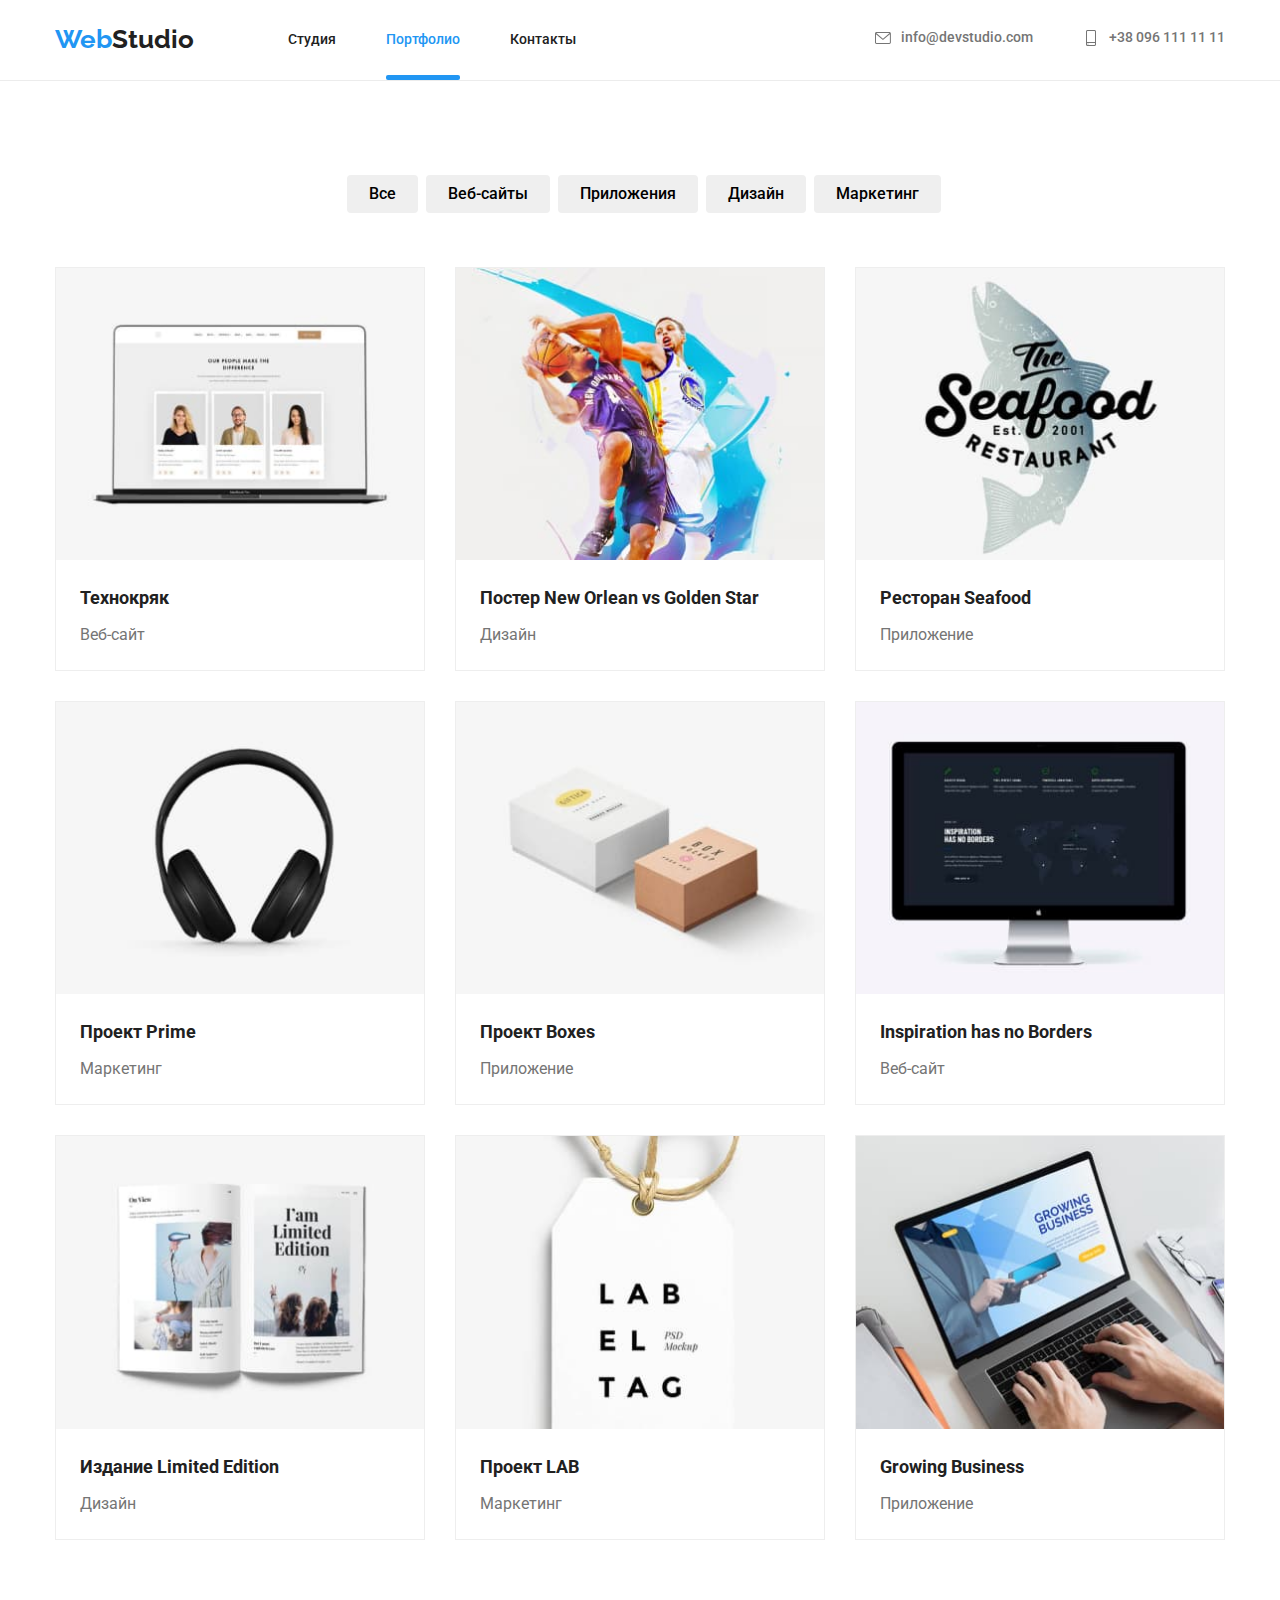
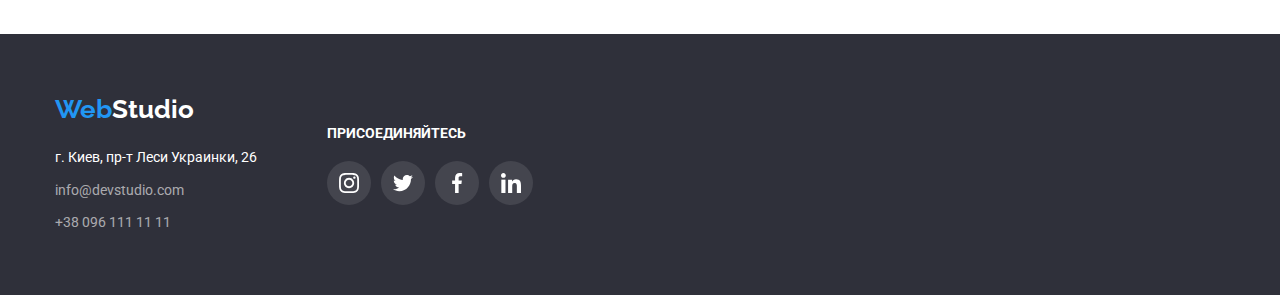
==== portfolio.html @ 9792c255 "created" ====
<!DOCTYPE html>
<html lang="en">
  <head>
    <meta charset="UTF-8" />
    <meta name="viewport" content="width=device-width, initial-scale=1.0" />
    <title>Document</title>
    <link rel="stylesheet" href="https://cdnjs.cloudflare.com/ajax/libs/modern-normalize/1.0.0/modern-normalize.css">
    <link
      href="https://fonts.googleapis.com/css2?family=Raleway:wght@700&family=Roboto:wght@400;500;700;900&display=swap"
      rel="stylesheet"
    />
    <link rel="stylesheet" href="css/styles.css" />
    <link rel="stylesheet" href="css/portfolio.css" />
    <link rel="stylesheet" href="css/main-page.css" />
  </head>

  <body>
    <!--шапка сайту-->
    <header class="header">
      <div class="main-nav">
        <nav class="nav">
          <a lang="en" href="./index.html" class="logo-header">
            <span class="logo-web">Web</span>
            <span class="logo-studio">Studio</span>
          </a>
          <ul class="menu list">
            <li class="item"><a href="./index.html" class="link">Студия</a></li>
            <li class="item"><a href="./portfolio.html" class="link curent">Портфолио</a></li>
            <li class="item"><a href="" class="link">Контакты</a></li>
          </ul>
        </nav>

        <ul class="address list">
          <li class="item">
          <address>
            <a href="mailto:info@devstudio.com" class="address-item">
              <svg class="address-icon">
                <use href="./images/sprite.svg#icon-envelope"></use>
              </svg>
              info@devstudio.com
            </a>
          </address>
          </li>
          <li class="item">
          <address>
            <a href="tel:+380961111111" class="address-item">
              <svg class="address-icon">
                <use href="./images/sprite.svg#icon-smartphone"></use>
              </svg>
              +38 096 111 11 11
            </a>
          </address>
          </li>
        </ul>
      </div>  
    </header>
    <main>
      <h1 class="visually-hidden">наше портфолио</h1>
      <section  class="main">
        <div class="container">
          <!--фільтр проектів-->
          <ul class="filters list">
            <li class="item">
            <button type="button" class="filter-btn">Все</button>
            </li>
  
            <li class="item">
            <button type="button" class="filter-btn">Веб-сайты</button>
            </li>
  
            <li class="item">
            <button type="button" class="filter-btn">Приложения</button>
            </li>
  
            <li class="item">
            <button type="button" class="filter-btn">Дизайн</button>
            </li>
  
            <li class="item">
            <button type="button" class="filter-btn">Маркетинг</button>
            </li>
          </ul>
          <!--Перелік проектів-->
          <h2 class="visually-hidden">список проектов</h2>
          <ul class="projects list">
            <li class="item">
              <a href="" class="project-link">
                <div class="animation-container">
                  <img
                    src="./images/project-technokryak.jpg"
                    alt="фото проекта "
                    width="370"
                    height="294"
                  />
                  <div class="description-container">
                    <p class="project-description">
                      Технокряк это современная
                      площадка распространения
                      коронавируса. Компании
                      используют эту платформу
                      для цифрового шпионажа и атак на
                      защищённые сервера конкурентов.
                    </p>
                  </div>
                </div>
                <div class="description">
                  <h3 class="item-title">Технокряк</h3>
                  <p class="item-text">Веб-сайт</p>
                </div>
              </a>
            </li>
            <li class="item">
              <a href="" class="project-link">
                <div class="animation-container">
                  <img
                   src="./images/project-poster.jpg"
                   alt="фото постера"
                   width="370"
                   height="294"
                  />
                  <div class="description-container">
                    <p class="project-description">
                     Технокряк это современная
                     площадка распространения
                     коронавируса. Компании
                     используют эту платформу
                     для цифрового шпионажа и атак на
                     защищённые сервера конкурентов.
                    </p>
                  </div>
                </div>
                <div class="description">
                  <h3 class="item-title">Постер New Orlean vs Golden Star</h3>
                  <p class="item-text">Дизайн</p>
                </div>
              </a>
            </li>
            <li class="item">
              <a href="" class="project-link">
                <div class="animation-container">
                  <img
                    src="./images/project-restaurant.jpg"
                    alt="фото заставки приложения"
                    width="370"
                    height="294"
                  />
                  <div class="description-container">
                    <p class="project-description">
                      Технокряк это современная
                      площадка распространения
                      коронавируса. Компании
                      используют эту платформу
                      для цифрового шпионажа и атак на
                      защищённые сервера конкурентов.
                    </p>
                  </div>
                </div>
                <div class="description">
                  <h3 class="item-title">Ресторан Seafood</h3>
                  <p class="item-text">Приложение</p>
                </div>
              </a>
            </li>
            <li class="item">
              <a href="" class="project-link">
                <div class="animation-container">
                  <img
                    src="./images/project-prime.jpg"
                    alt="фото проекта"
                    width="370"
                    height="294"
                  />
                  <div class="description-container">
                    <p class="project-description">
                      Технокряк это современная
                      площадка распространения
                      коронавируса. Компании
                      используют эту платформу
                      для цифрового шпионажа и атак на
                      защищённые сервера конкурентов.
                    </p>
                  </div>
                </div>
                <div class="description">
                  <h3 class="item-title">Проект Prime</h3>
                  <p class="item-text">Маркетинг</p>
                </div>
              </a>
            </li>
            <li class="item">
              <a href="" class="project-link">
                <div class="animation-container">
                  <img
                    src="./images/project-boxes.jpg"
                    alt="фото проекта"
                    width="370"
                    height="294"
                  />
                  <div class="description-container">
                    <p class="project-description">
                     Технокряк это современная
                     площадка распространения
                     коронавируса. Компании
                     используют эту платформу
                     для цифрового шпионажа и атак на
                     защищённые сервера конкурентов.
                    </p>
                </div>
                </div>
                <div class="description">
                  <h3 class="item-title">Проект Boxes</h3>
                  <p class="item-text">Приложение</p>
                </div>
              </a>
            </li>
            <li class="item">
              <a href="" class="project-link">
                <div class="animation-container">
                  <img
                    src="./images/project-inspiration.jpg"
                    alt="фото проекта"
                    width="370"
                    height="294"
                  />
                  <div class="description-container">
                    <p class="project-description">
                      Технокряк это современная
                      площадка распространения
                      коронавируса. Компании
                         используют эту платформу
                      для цифрового шпионажа и атак на
                      защищённые сервера конкурентов.
                    </p>
                  </div>
                </div>
                <div class="description">
                  <h3 class="item-title">Inspiration has no Borders</h3>
                  <p class="item-text">Веб-сайт</p>
                </div>
              </a>
            </li>
            <li class="item">
              <a href="" class="project-link">
                <div class="animation-container">
                  <img
                   src="./images/project-limited-edition.jpg"
                   alt="фото проекта"
                   width="370"
                   height="294"
                  />
                  <div class="description-container">
                    <p class="project-description">
                      Технокряк это современная
                      площадка распространения
                      коронавируса. Компании
                      используют эту платформу
                      для цифрового шпионажа и атак на
                      защищённые сервера конкурентов.
                    </p>
                  </div>
                </div>
                <div class="description">
                  <h3 class="item-title">Издание Limited Edition</h3>
                  <p class="item-text">Дизайн</p>
                </div>
              </a>
            </li>
            <li class="item">
              <a href="" class="project-link">
                <div class="animation-container">
                  <img
                    src="./images/project-lab.jpg"
                    alt="фото проекта"
                    width="370"
                    height="294"
                  />
                  <div class="description-container">
                    <p class="project-description">
                      Технокряк это современная
                      площадка распространения
                      коронавируса. Компании
                      используют эту платформу
                      для цифрового шпионажа и атак на
                      защищённые сервера конкурентов.
                    </p>
                  </div>
                </div>
                <div class="description">
                  <h3 class="item-title">Проект LAB</h3>
                  <p class="item-text">Маркетинг</p>
                </div>

              </a>
            </li>
            <li class="item">
              <a href="" class="project-link">
                <div class="animation-container">
                  <img
                    src="./images/project-growing-business.jpg"
                    alt="фото проекта"
                    width="370"
                    height="294"
                  />
                  <div class="description-container">
                    <p class="project-description">
                      Технокряк это современная
                      площадка распространения
                      коронавируса. Компании
                      используют эту платформу
                      для цифрового шпионажа и атак на
                      защищённые сервера конкурентов.
                    </p>
                  </div>
                </div>
                <div class="description">
                  <h3 class="item-title">Growing Business</h3>
                  <p class="item-text">Приложение</p>
                </div>
              </a>
            </li>
          </ul>
        </div>
      </section>
    </main>
    <!--футер-->
    <footer>
      <div class="footer">
        <div class="flex-box">
          <a lang="en" href="./index.html" class="logo-footer">
            <span class="logo-web">Web</span>
            <span class="studio-footer">Studio</span>
          </a>
    
          <ul class="list">
            <li>
              <address class="location">г. Киев, пр-т Леси Украинки, 26</address>
            </li>
            <li>
              <address class="footer-mail">
                <a href="mailto:info@devstudio.com" class="footer-address">info@devstudio.com</a>
              </address>
            </li>
            <li>
              <address class="footer-tell">
                <a href="tel:+380961111111" class="footer-address">+38 096 111 11 11</a>
              </address>
            </li>
          </ul>
        </div>
        <div class="link-container">
          <h2>ПРИСОЕДИНЯЙТЕСЬ</h2>
          <ul class="footer-socials list">
            <li class="social-frame-footer">
              <a href="" class="social-frame-link">
                <svg class="social-icon">
                  <use href="./images/sprite.svg#icon-instagram"></use>
                </svg>
              </a>
            </li>
            <li class="social-frame-footer">
              <a href="" class="social-frame-link">
                <svg class="social-icon">
                  <use href="./images/sprite.svg#icon-twitter"></use>
                </svg>
              </a>
            </li>
            <li class="social-frame-footer">
              <a href="" class="social-frame-link">
                <svg class="social-icon">
                  <use href="./images/sprite.svg#icon-facebook"></use>
                </svg>
              </a>
            </li>
            <li class="social-frame-footer">
              <a href="" class="social-frame-link">
                <svg class="social-icon">
                  <use href="./images/sprite.svg#icon-linkedin"></use>
                </svg>
              </a>
            </li>
          </ul>
        </div>
      </div>
    </footer>
  </body>
</html>
---- css/styles.css ----
html {
    box-sizing: border-box;
}
  
*,
*::before,
*::after {
    box-sizing: inherit;
}
  
.visually-hidden {
    position: absolute;
    width: 1px;
    height: 1px;
    margin: -1px;
    border: 0;
    padding: 0;
    white-space: nowrap;
    clip-path: inset(100%);
    clip: rect(0 0 0 0);
    overflow: hidden;
}

h1, h2, h3, h4, h5, h6, p {
    margin: 0;
}

img {
    display: block;
    max-width: 100%;
    height: auto;
}

:root {
    --primary-text-color:#757575;
    --title-text-color:#212121;
    --accent-color:#2196F3;    ;
    --primary-white-color:#ffffff;
    --background-section-color:#2F303A;
    --icon-color: #AFB1B8;
}


body {
    background-color: var(--primary-white-color);
    color: var(--primary-text-color);
    font-family: roboto, sans-serif;
}

.container {
    margin-left: auto;
    margin-right: auto;
    width: 1200px;
    padding: 0 15px;
}

.visually-hidden {
    position: absolute;
    width: 1px;
    height: 1px;
    margin: -1px;
    padding: 0;
    overflow: hidden;
    border: 0;
    clip: rect(0 0 0 0)
}

/* ===================== HEADER ===================== */

.header {
    font-weight: 500;
    font-size: 14px;
    line-height: 1.14;
    border-bottom: 1px solid #ECECEC;
    
}

.logo-header {
    font-weight: 700;
    font-size: 26px;
    line-height: 1.2;
    word-spacing: -1ch;
    font-family: raleway, sans-serif;
    text-decoration: none;
    margin-right: 94px;
}

.logo-web {
    color: var(--accent-color);
}

.logo-studio {
    color: var(--title-text-color);
}

.menu {
    color: var(--title-text-color);
    padding-top: 32px;
    padding-bottom: 32px;
    text-decoration: none;
    align-items: center;
    display: flex;
    margin-right: -50px;
}

.menu .item {
    margin-right: 50px;
}

.link {
    display: block;
    padding-top: 32px;
    padding-bottom: 32px;
    color: var(--title-text-color);
    text-decoration: none;
}

.menu .link {
    font-weight: 500;
    font-size: 14px;
    line-height: 1.14;
    position: relative;
    transition-property: var(--accent-color);
    transition-duration: 250ms;
    transition-timing-function: cubic-bezier(0.4, 0, 0.2, 1);
}

.menu .link::after {
    content: "";
    position: absolute;
    left: 0;
    bottom: 0;
    display: block;
    width: 100%;
    height: 5px;
    border-radius: 2px;
    background-color: var(--accent-color);
    opacity: 0;
    transition-property: var(--accent-color);
    transition-duration: 250ms;
    transition-timing-function: cubic-bezier(0.4, 0, 0.2, 1);
}

.menu .link:hover::after,
.menu .link:focus::after {
    opacity: 1;
  }

.nav {
    display: flex;
    align-items: center;
}

.main-nav {
    width: 1200px;
    padding-left: 15px;
    padding-right: 15px;
    margin-left: auto;
    margin-right: auto;
    display: flex;
    align-items: center;
    justify-content: space-between;
}

.address-icon {
  width: 16px;
  height: 16px;
  margin-right: 10px;  
  fill: #757575;
}

.address {
    display: flex;
    margin-left: -50px;
}

.address-item {
    color: var(--primary-text-color);
    font-weight: 500;
    font-size: 14px;
    line-height: 1.14;
    text-decoration: none;
    font-style: normal;
    margin-left: 50px;
    display: inline-flex;
    transition-property: var(--accent-color);
    transition-duration: 250ms;
    transition-timing-function: cubic-bezier(0.4, 0, 0.2, 1);
}

.address-item:hover svg,
.address-item:focus svg {
    fill: var(--accent-color);
}

h2, h3 {
    color: var(--title-text-color);
}



a:hover,
a:focus {
    color: var(--accent-color);
}

button:hover,
button:focus {
    color: var(--primary-white-color);
    background-color: var(--accent-color);
}

footer {
    background: var(--background-section-color);
}

.footer {
    font-weight: 400;
    font-size: 14px;
    line-height: 1.7;
    padding: 60px 15px;
    width: 1200px;
    margin-left: auto;
    margin-right: auto;
    align-items: center;
    display: flex;
}

.footer-address {
    font-style: normal;
    color: rgba(255, 255, 255, 0.6);
    text-decoration: none;
    transition-property: var(--accent-color);
    transition-duration: 250ms;
    transition-timing-function: cubic-bezier(0.4, 0, 0.2, 1);
}

.location {
    color: var(--primary-white-color);
    font-style: normal;
    margin-top: 20px;
    margin-bottom: 9px;
}

.footer-mail {
    margin-bottom: 9px;
}

.logo-footer {
    font-family: raleway, sans-serif;
    font-weight: 700;
    font-size: 26px;
    line-height: 1.2;
    text-decoration: none;
    word-spacing: -1ch;
}

.studio-footer {
    color: var(--primary-white-color);
    word-spacing: -1ch;
}

.link-container {
    margin-left: 70px;
}

.link-container h2 {
    margin-bottom: 20px;
    font-weight: 700;
    font-size: 14px;
    line-height: 1.15;
    color: var(--primary-white-color);
}


.footer-socials {
    display: flex;
    
}

.social-frame-link {
    display: block;
    width: 44px;
    height: 44px;
    border-radius: 50%;
    padding: 12px 12px;
    margin-right: 10px; 
    background: rgba(255, 255, 255, 0.1);
    transition-property: var(--accent-color);
    transition-duration: 250ms;
    transition-timing-function: cubic-bezier(0.4, 0, 0.2, 1);
}

.social-frame-link:hover,
.social-frame-link:focus {
    background-color: var(--accent-color);
}

.social-frame-link .social-icon {
    fill: var(--primary-white-color);
} 

.curent {
    color: var(--accent-color);
}

.menu .curent::after {
    content: "";
    position: absolute;
    left: 0;
    bottom: 0;
    display: block;
    width: 100%;
    height: 5px;
    border-radius: 2px;
    background-color: var(--accent-color);
    opacity: 1;
}

.list {
    padding: 0;
    margin: 0;
    list-style: none;
}

.modal-button {
    position: absolute;
    content: '';
    top: 8px;
    right: 8px;
    width: 30px;
    height: 30px;
  
    cursor: pointer;
    background-color: var(--primarycolor);
    border: 1px solid rgba(0, 0, 0, 0.1);
    box-sizing: border-box;
    border-radius: 50%;
  }
  .modal-svg {
    width: 11px;
    height: 11px;
    fill: #000000;
    background-size: contain;
  }
  .backdrop {
    position: fixed;
    top: 0;
    left: 0;
    width: 100%;
    height: 100%;
    background-color: rgba(0, 0, 0, 0.2);
    transition: 250ms cubic-bezier(0.4, 0, 0.2, 1);
  }
  .modal {
    position: absolute;
    top: 50%;
    left: 50%;
    width: 528px;
    height: 581px;
    background: var(--primary-white-color);
    box-shadow: 0px 1px 3px rgba(0, 0, 0, 0.12), 0px 1px 1px rgba(0, 0, 0, 0.14),
      0px 2px 1px rgba(0, 0, 0, 0.2);
    border-radius: 4px;
  
    transform: translate(-50%, -50%);
  }
  .backdrop.is-hidden {
    opacity: 0;
    visibility: hidden;
    pointer-events: none;
  }
---- css/portfolio.css ----
:root {
    --primary-text-color:#757575;
    --title-text-color:#212121;
    --accent-color:#2196F3;    ;
    --primary-white-color:#ffffff;
    --background-section-color:#2F303A;
    --icon-color: #AFB1B8;
}
body {
    background-color: var(--primary-white-color);
    color: var(--primary-text-color);
    font-family: roboto, sans-serif;
    margin: 0;
}

.main {
    padding: 94px 0;
}

.main h1 {
    color: var(--primary-white-color);
    margin-top: 0;
    margin-bottom: 0;
}

.main h2 {
    color: var(--primary-white-color);
    margin-top: 0;
    margin-bottom: 0;
}

.filters {
    margin-bottom: 54px;
    font-family: inherit;
    display: flex;
    justify-content: center;
}

.filters .item {
    border-radius: 2px;
    margin-left: 8px;
}

.filter-btn {
    font-family: roboto, sans-serif;
    padding: 6px 22px;
    font-weight: 500;
    font-size: 16px;
    line-height: 1.6;
    border: 0;
    border-radius: 4px;
    transition-property: var(--accent-color);
    transition-duration: 250ms;
    transition-timing-function: cubic-bezier(0.4, 0, 0.2, 1);
}

.filter-btn:hover {
    box-shadow: 0px 3px 1px rgba(0, 0, 0, 0.1),
        0px 1px 2px rgba(0, 0, 0, 0.08), 
        0px 2px 2px rgba(0, 0, 0, 0.12);
}

.description {
    padding-top: 20px;
    padding-left: 24px;
    padding-bottom: 20px;
}

.item-title {
    font-weight: 700;
    font-size: 18px;
    line-height: 2;
    margin-bottom: 4px;
}

.item-text {
    color: var(--primary-text-color);
    font-weight: 400;
    font-size: 16px;
    line-height: 1.88;    
}

.item a {
    text-decoration: none;
}

.projects {
    display: flex;
    flex-wrap: wrap;
    margin-left: -30px;
    margin-bottom: -30px;

}

.projects .item {
    width: calc((100% - 90px) / 3);
    margin-left: 30px;
    margin-bottom: 30px;
}

.project-link {
    display: block;
    width: 100%;
    height: 100%;
    border: 1px solid #EEEEEE;
}

.project-link:hover,
.project-link:focus {
    box-shadow: 0px 1px 1px rgba(0, 0, 0, 0.12), 0px 4px 4px rgba(0, 0, 0, 0.06), 1px 4px 6px rgba(0, 0, 0, 0.16);
    outline: none;
}

.animation-container {
    position: relative;
    overflow: hidden; 
}

.description-container {
    position: absolute;
    display: flex;
    align-items: center;
    bottom: 0;
    width: 100%;
    height: 100%;
    padding: 63px 24px;
    background-color: rgba(33,150,243,0.9);
    transform: translateY(+100%);
    opacity: 0;
    transition-property:  rgba(33,150,243,0.9);
    transition-duration: 250ms;
    transition-timing-function: cubic-bezier(0.4, 0, 0.2, 1); 
}

.project-link:hover .description-container,
.project-link:focus .description-container {
    transform: translateY(0);
    opacity: 1;
}

.project-description {
    font-weight: 500;
    font-size: 18px;
    line-height: 1.56;
    color: var(--primary-white-color);
}
---- css/main-page.css ----
:root {
    --primary-text-color:#757575;
    --title-text-color:#212121;
    --accent-color:#2196F3;    ;
    --primary-white-color:#ffffff;
    --background-section-color:#2F303A;
    --icon-color: #AFB1B8;
  }

  body {
    background-color: var(--primary-white-color);
    color: var(--primary-text-color);
    font-family: roboto, sans-serif;
}

/* ===================== HERO ===================== */

h1 {
    font-weight: 900;
    font-size: 44px;
    line-height: 1.36;
    margin-top: 0;
    margin-bottom: 40px;
}


.hero-button {
    color: var(--primary-white-color);
    background: var(--accent-color);
    font-family: inherit;
    font-weight: 700;
    font-size: 16px;
    line-height: 1.88;
    width: 200px;
    height: 50px;
    border-radius: 4px;   
    border: 0;
    transition-property: var(--accent-color);
    transition-duration: 250ms;
    transition-timing-function: cubic-bezier(0.4, 0, 0.2, 1); 
}

.hero-button:hover,
.hero-button:focus {
    color: var(--accent-color);
    background-color: var(--primary-white-color);
    box-shadow: 0px 4px 4px rgba(0, 0, 0, 0.15);
}   

.hero {
    color: var(--primary-white-color);
    background-color: #c4c4c4;
    text-align: center;
    max-width: 1600px;
    background-image: linear-gradient(
        rgba(47, 48, 58, 0.4),
        rgba(47, 48, 58, 0.4)),
         url(../images/background-img.jpg);
    margin: 0 auto;
    padding: 200px 0;
}

.precedence-list {
    display: flex;
    justify-content: center;
    margin-left: -30px;
}

.precedence-list .item {
    flex-basis: calc((100% - 90px) / 4);
    margin-left: 30px;
}

.precedence {
    padding-top: 94px;
}

.precedence h3 {
    font-weight: 700;
    font-size: 14px;
    line-height: 1.14;
    margin-top: 0;
    margin-bottom: 10px;
}

.precedence p {
    font-weight: 400;
    font-size: 14px;
    line-height: 1.7;
    margin-top: 0;
    margin-bottom: 0;
}

.precedence-icon {
    width: 70px;
    height: 70px;
}

.background-icon {
    width: 270px;
    height: 120px;
    background-color: #F5F4FA;
    display: inline-flex;
    align-items: center;
    justify-content: center;
    margin-bottom: 30px;
}

.works {
    padding: 94px 0;
}

.work-examples {
    display: flex;
    justify-content: space-between;
    margin-left: -30px;
}

.work-examples .item {
    width: 370px;
    margin-left: 30px;
    position: relative;
    
}

.work-examples-description {
    position: absolute;
    bottom: 0;
    width: 100%;
    min-height: 70px;
    background-color: rgba(47,48,58,0.8);
    ;
}

.work-examples-text {
    text-align: center;
    font-weight: 700;
    font-size: 14px;
    line-height: 1.14;
    color: var(--primary-white-color);
    padding: 27px 0;
}



.works h2 {
    font-weight: 700;
    font-size: 36px;
    line-height: 1.17;
    text-align: center;
    margin-top: 0;
    margin-bottom: 50px;
}

.team-list {
    display: flex;
    justify-content: center;
    margin-left: -30px;
}

.team-list .team-item {
    margin-left: 30px;
    box-shadow: 0px 1px 3px rgba(0, 0, 0, 0.12),
        0px 1px 1px rgba(0, 0, 0, 0.14),
        0px 2px 1px rgba(0, 0, 0, 0.2);
}

.our-team {
    padding: 94px 0;
    background-color: #F5F4FA;    
}

.our-team h2 {
    font-weight: 700;
    font-size: 36px;
    line-height: 1.17;
    text-align: center;
    margin-top: 0;
    margin-bottom: 50px;
}

.our-team  .team-item {
    background-color: var(--primary-white-color);
    padding-bottom: 30px;
    border-radius: 5px;
}

.our-team .container {
    text-align: center;
}

.our-team h3 {
    font-weight: 500;
    font-size: 16px;
    line-height: 1.2;
    margin-top: 30px;
    margin-bottom: 10px;
}

.our-team p {
    font-weight: 400;
    font-size: 16px;
    line-height: 1.2;
    margin-top: 0;
    margin-bottom: 0;
}

.socials {
    display: flex;
    justify-content: center;
    margin-top: 16px;
}

.socials .item {
    width: 44px;
    height: 44px;
    margin-right: 10px;
}

.social-icon {
    display: inline-block;
    width: 20px;
    height: 20px;
    fill: var(--icon-color);
    transition-property: var(--accent-color);
    transition-duration: 250ms;
    transition-timing-function: cubic-bezier(0.4, 0, 0.2, 1);
}

.social-frame:hover,
.social-frame:focus {
    background-color: var(--accent-color);
}

.social-frame:hover svg,
.social-frame:focus svg {
    fill: var(--primary-white-color);
}

.social-frame {
    display: block;
    width: 100%;
    height: 100%;
    border-radius: 50%;
    padding: 12px 12px;
    transition-property: var(--accent-color);
    transition-duration: 250ms;
    transition-timing-function: cubic-bezier(0.4, 0, 0.2, 1);
     
}

.clients {
    padding: 94px 0;
}

.clients h2 {
    font-weight: 700;
    font-size: 36px;
    line-height: 1.17;
    text-align: center;
    margin-bottom: 50px;
}

.clients-list {
    display: flex;
    margin-left: -30px;
}

.clients-list .item {
      
}

.clients-icon {
    fill:var(--icon-color);
    transition-property: var(--accent-color);
    transition-duration: 250ms;
    transition-timing-function: cubic-bezier(0.4, 0, 0.2, 1);

}

.social-link {
    display: flex;
    justify-content: center;
    align-items: center;
    width: 170px;
    height: 90px;
    margin-left: 30px;
    border: 1px solid var(--icon-color);
    border-radius: 4px;
    transition-property: var(--accent-color);
    transition-duration: 250ms;
    transition-timing-function: cubic-bezier(0.4, 0, 0.2, 1);
}

.social-link:hover svg,
.social-link:focus svg {
    fill: var(--accent-color);
}

.social-link:hover,
.social-link:focus {
    border-color: var(--accent-color);
    
}
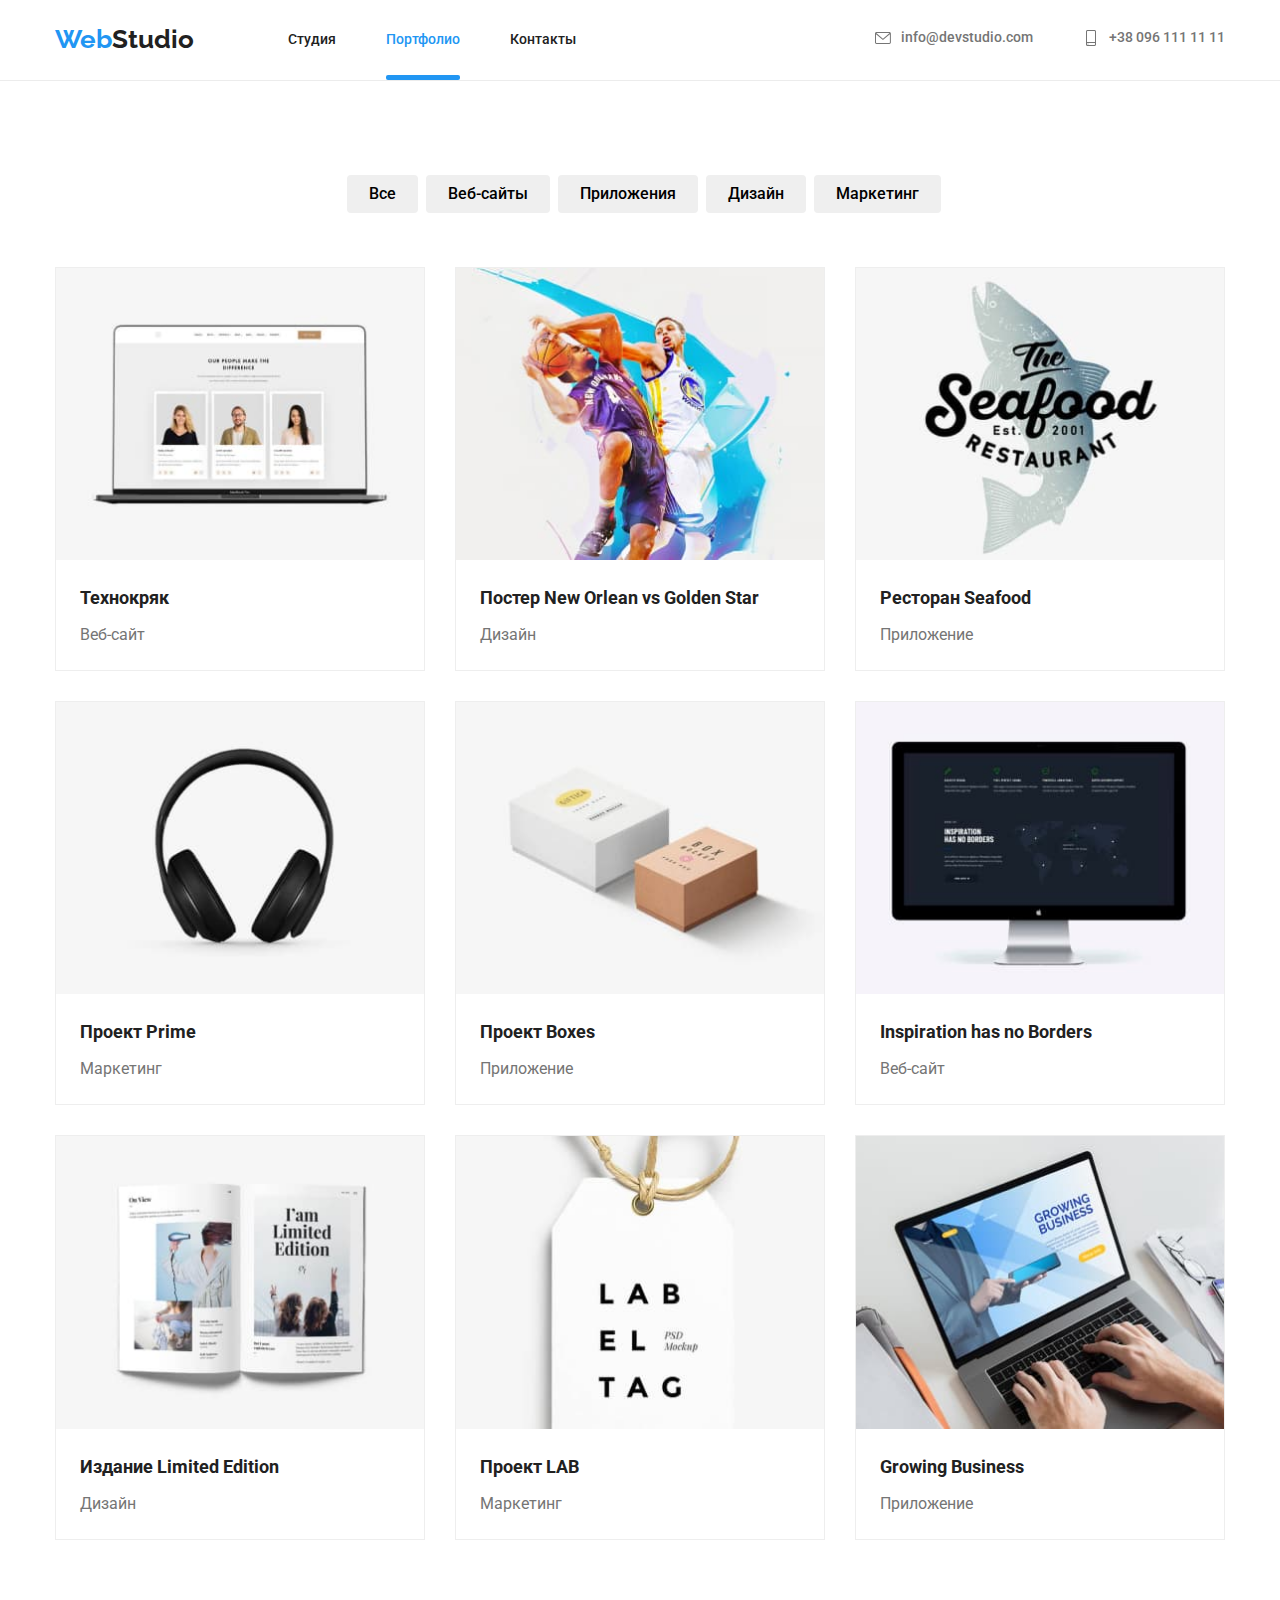
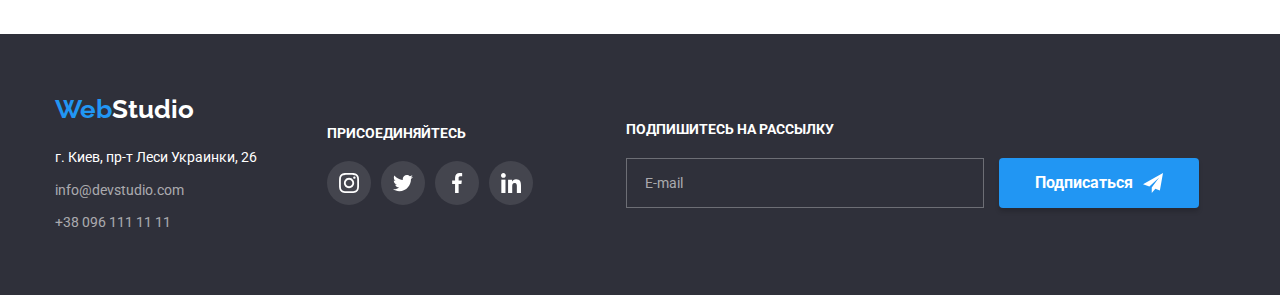
==== commit da3f05e0: "added forms" ====
--- a/portfolio.html
+++ b/portfolio.html
@@ -380,6 +380,22 @@
             </li>
           </ul>
         </div>
+        <div class="mailing-container">
+          <h2>ПОДПИШИТЕСЬ НА РАCСЫЛКУ</h2>
+          <form class="form">
+            <div class="form-field">
+              <label class="mailing-label">
+                <input class="mail-input" type="email" name="mail" placeholder="E-mail" />
+              </label>
+              <button class="mailing-button" type="submit">
+                <p>Подписаться</p>
+                <svg class="mailing-button-icon">
+                  <use href="./images/sprite.svg#icon-send"></use>
+                </svg>
+              </button>
+            </div>
+          </form>
+        </div>
       </div>
     </footer>
   </body>
--- a/css/styles.css
+++ b/css/styles.css
@@ -204,12 +204,6 @@
     color: var(--accent-color);
 }
 
-button:hover,
-button:focus {
-    color: var(--primary-white-color);
-    background-color: var(--accent-color);
-}
-
 footer {
     background: var(--background-section-color);
 }
@@ -262,6 +256,7 @@
 
 .link-container {
     margin-left: 70px;
+    margin-right: -10px;
 }
 
 .link-container h2 {
@@ -275,7 +270,6 @@
 
 .footer-socials {
     display: flex;
-    
 }
 
 .social-frame-link {
@@ -299,6 +293,75 @@
 .social-frame-link .social-icon {
     fill: var(--primary-white-color);
 } 
+
+.mailing-container {
+    margin-left: 93px;
+}
+
+.mailing-container h2 {
+    font-weight: 700;
+    font-size: 14px;
+    line-height: 1.14;
+    color: var(--primary-white-color);
+    margin-bottom: 20px;
+}
+
+.mailing-button {
+    display: inline-flex;
+    align-items: center;
+    justify-content: center;
+    width: 200px;
+    height: 50px;
+    box-shadow: 0px 4px 4px 0px rgba(0,0,0,0.15);
+    background-color: var(--accent-color);
+    border-radius: 4px; 
+    border: 0; 
+    transition-property: var(--accent-color);
+    transition-duration: 250ms;
+    transition-timing-function: cubic-bezier(0.4, 0, 0.2, 1);
+}
+
+.mailing-button:hover,
+.mailing-button:focus {
+    background-color: var(--primary-white-color);
+}
+
+.mailing-button:hover .mailing-button-icon,
+.mailing-button:focus .mailing-button-icon {
+    fill: var(--accent-color);
+}
+
+.mailing-button:hover p,
+.mailing-button:focus p {
+    color: var(--accent-color);
+}
+
+.mailing-button p {
+    font-weight: 700;
+    font-size: 16px;
+    line-height: 1.88;  
+    padding-right: 10px;
+    color: var(--primary-white-color);
+}
+
+.mailing-button-icon {
+    width: 20px;
+    height: 20px;
+    fill: var(--primary-white-color);
+}
+
+.mail-input {
+    width: 358px;
+    height: 50px;
+    margin-right: 12px;
+    background-color: var(--background-section-color);
+    border: 1px solid rgba(255,255,255,0.3);
+}
+.form-field input::placeholder {
+    padding-left: 16px;
+    color: rgba(255,255,255,0.6);
+    ;
+}
 
 .curent {
     color: var(--accent-color);
@@ -369,4 +432,9 @@
     opacity: 0;
     visibility: hidden;
     pointer-events: none;
+  }
+
+  .modal-button:hover .modal-svg,
+  .modal-button:focus .modal-svg {
+      fill: var(--accent-color);
   }--- a/css/portfolio.css
+++ b/css/portfolio.css
@@ -54,7 +54,10 @@
     transition-timing-function: cubic-bezier(0.4, 0, 0.2, 1);
 }
 
-.filter-btn:hover {
+.filter-btn:hover,
+.filter-btn:focus {
+    color: var(--primary-white-color);
+    background-color: var(--accent-color);
     box-shadow: 0px 3px 1px rgba(0, 0, 0, 0.1),
         0px 1px 2px rgba(0, 0, 0, 0.08), 
         0px 2px 2px rgba(0, 0, 0, 0.12);
